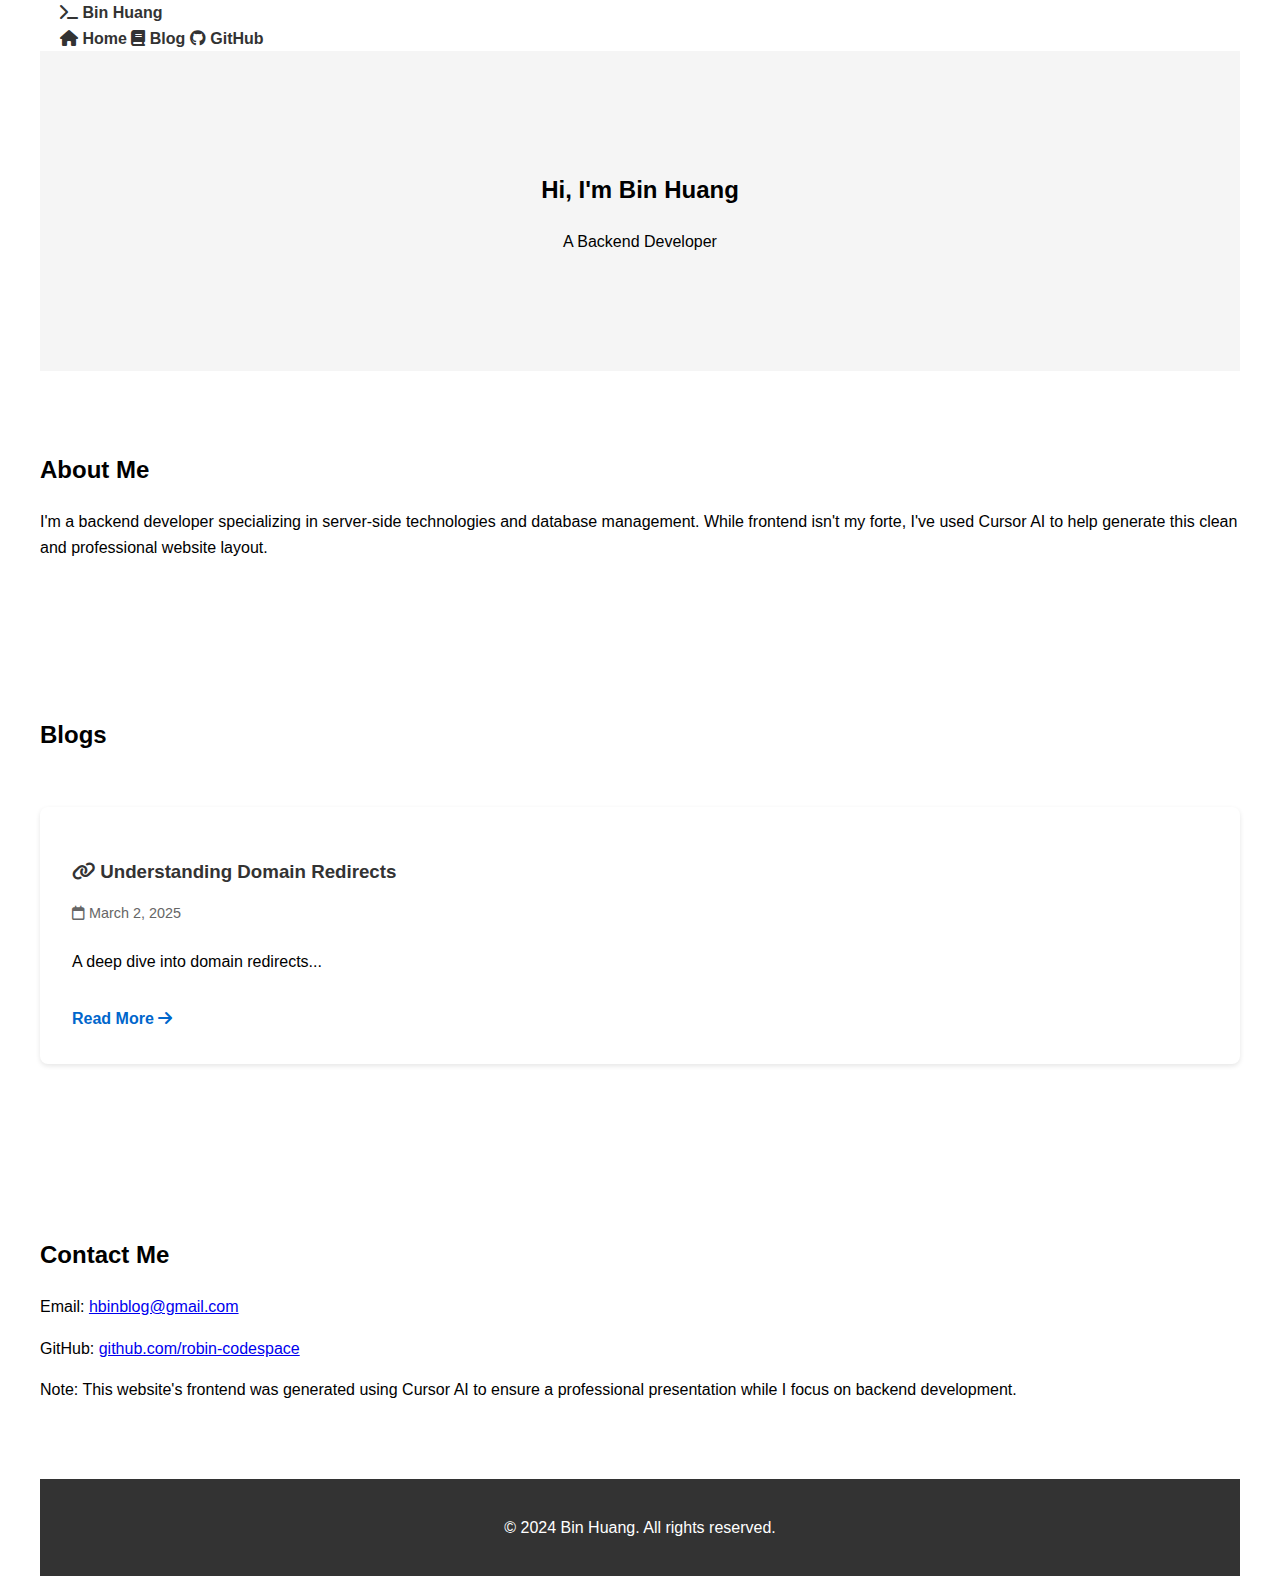
==== index.html @ 51a43b11 "add icons" ====
<!DOCTYPE html>
<html lang="en">
<head>
    <meta charset="UTF-8">
    <meta name="viewport" content="width=device-width, initial-scale=1.0">
    <title>Bin Huang - Backend Developer</title>
    <link rel="stylesheet" href="https://cdnjs.cloudflare.com/ajax/libs/font-awesome/6.5.1/css/all.min.css">
    <link rel="stylesheet" href="/assets/css/styles.css">
</head>
<body>
    <div class="container">
        <header>
            <nav>
                <div class="container">
                    <a href="/" class="logo">
                        <i class="fas fa-terminal"></i>
                        Bin Huang
                    </a>
                    <div class="nav-links">
                        <a href="/"><i class="fas fa-home"></i> Home</a>
                        <a href="/blogs"><i class="fas fa-book"></i> Blog</a>
                        <a href="https://github.com/robin-codespace" target="_blank">
                            <i class="fab fa-github"></i> GitHub
                        </a>
                    </div>
                </div>
            </nav>
        </header>

        <main>
            <section id="home" class="hero">
                <h2>Hi, I'm Bin Huang</h2>
                <p>A Backend Developer</p>
            </section>

            <section id="about">
                <h2>About Me</h2>
                <p>I'm a backend developer specializing in server-side technologies and database management. While frontend isn't my forte, I've used Cursor AI to help generate this clean and professional website layout.</p>
            </section>

            <section id="blogs">
                <h2>Blogs</h2>
                <div class="blog-grid">
                    <article class="blog-post">
                        <h3>
                            <i class="fas fa-link"></i>
                            <a href="/blogs/2025/03/fixing-github-pages-redirect.html">Understanding Domain Redirects</a>
                        </h3>
                        <p class="post-date">
                            <i class="far fa-calendar"></i>
                            March 2, 2025
                        </p>
                        <div class="post-content">
                            <p>A deep dive into domain redirects...</p>
                            <a href="/blogs/2025/03/fixing-github-pages-redirect.html" class="read-more">
                                Read More <i class="fas fa-arrow-right"></i>
                            </a>
                        </div>
                    </article>
                </div>
            </section>

            <section id="contact">
                <h2>Contact Me</h2>
                <p>Email: <a href="mailto:hbinblog@gmail.com">hbinblog@gmail.com</a></p>
                <p>GitHub: <a href="https://github.com/robin-codespace" target="_blank">github.com/robin-codespace</a></p>
                <p class="ai-disclosure">Note: This website's frontend was generated using Cursor AI to ensure a professional presentation while I focus on backend development.</p>
            </section>
        </main>

        <footer>
            <p>© 2024 Bin Huang. All rights reserved.</p>
        </footer>
    </div>
</body>
</html>

    <style>
        body {
            font-family: 'Arial', sans-serif;
            margin: 0;
            padding: 0;
            line-height: 1.6;
        }

        .container {
            max-width: 1200px;
            margin: 0 auto;
            padding: 0 20px;
        }

        nav ul {
            list-style: none;
            display: flex;
            justify-content: space-around;
            padding: 20px 0;
        }

        nav a {
            text-decoration: none;
            color: #333;
            font-weight: bold;
        }

        .hero {
            text-align: center;
            padding: 100px 0;
            background-color: #f5f5f5;
        }

        section {
            padding: 60px 0;
        }

        .project-grid {
            display: grid;
            grid-template-columns: repeat(auto-fit, minmax(300px, 1fr));
            gap: 20px;
            padding: 20px 0;
        }

        .project-card {
            background: #fff;
            padding: 20px;
            border-radius: 8px;
            box-shadow: 0 2px 5px rgba(0,0,0,0.1);
        }

        footer {
            text-align: center;
            padding: 20px 0;
            background-color: #333;
            color: white;
        }

        .blog-grid {
            display: grid;
            gap: 2rem;
            padding: 2rem 0;
        }

        .blog-post {
            background: #fff;
            padding: 2rem;
            border-radius: 8px;
            box-shadow: 0 2px 5px rgba(0,0,0,0.1);
        }

        .blog-post h3 {
            color: #333;
            margin-bottom: 0.5rem;
        }

        .post-date {
            color: #666;
            font-size: 0.9rem;
            margin-bottom: 1.5rem;
        }

        .post-content h4 {
            color: #444;
            margin: 1.5rem 0 1rem;
        }

        .post-content ul, 
        .post-content ol {
            margin-left: 1.5rem;
            margin-bottom: 1rem;
        }

        .post-content pre {
            background: #f5f5f5;
            padding: 1rem;
            border-radius: 4px;
            overflow-x: auto;
            font-family: monospace;
            margin: 1rem 0;
        }
    </style>
---- assets/css/styles.css ----
body {
    font-family: 'Arial', sans-serif;
    margin: 0;
    padding: 0;
    line-height: 1.6;
}

.container {
    max-width: 1200px;
    margin: 0 auto;
    padding: 0 20px;
}

nav ul {
    list-style: none;
    display: flex;
    justify-content: space-around;
    padding: 20px 0;
}

nav a {
    text-decoration: none;
    color: #333;
    font-weight: bold;
}

.hero {
    text-align: center;
    padding: 100px 0;
    background-color: #f5f5f5;
}

section {
    padding: 60px 0;
}

.project-grid {
    display: grid;
    grid-template-columns: repeat(auto-fit, minmax(300px, 1fr));
    gap: 20px;
    padding: 20px 0;
}

.project-card {
    background: #fff;
    padding: 20px;
    border-radius: 8px;
    box-shadow: 0 2px 5px rgba(0,0,0,0.1);
}

footer {
    text-align: center;
    padding: 20px 0;
    background-color: #333;
    color: white;
}

.blog-grid {
    display: grid;
    gap: 2rem;
    padding: 2rem 0;
}

.blog-post {
    background: #fff;
    padding: 2rem;
    border-radius: 8px;
    box-shadow: 0 2px 5px rgba(0,0,0,0.1);
}

.blog-post h3 {
    color: #333;
    margin-bottom: 0.5rem;
}

.post-date {
    color: #666;
    font-size: 0.9rem;
    margin-bottom: 1.5rem;
}

.post-content h4 {
    color: #444;
    margin: 1.5rem 0 1rem;
}

.post-content ul, 
.post-content ol {
    margin-left: 1.5rem;
    margin-bottom: 1rem;
}

.post-content pre {
    background: #f5f5f5;
    padding: 1rem;
    border-radius: 4px;
    overflow-x: auto;
    font-family: monospace;
    margin: 1rem 0;
}

.read-more {
    display: inline-block;
    margin-top: 1rem;
    color: #0066cc;
    text-decoration: none;
    font-weight: bold;
}

.read-more:hover {
    text-decoration: underline;
}

.blog-post h3 a {
    color: #333;
    text-decoration: none;
}

.blog-post h3 a:hover {
    color: #0066cc;
}

/* Diagram Styles */
.diagram {
    margin: 2rem 0;
    padding: 1rem;
    background: #f8f9fa;
    border-radius: 8px;
    overflow-x: auto;
}

.ascii-diagram {
    font-family: monospace;
    white-space: pre;
    margin: 1rem 0;
    line-height: 1.2;
}

.diagram h4 {
    margin-top: 0;
    color: #333;
    font-size: 1.1rem;
}
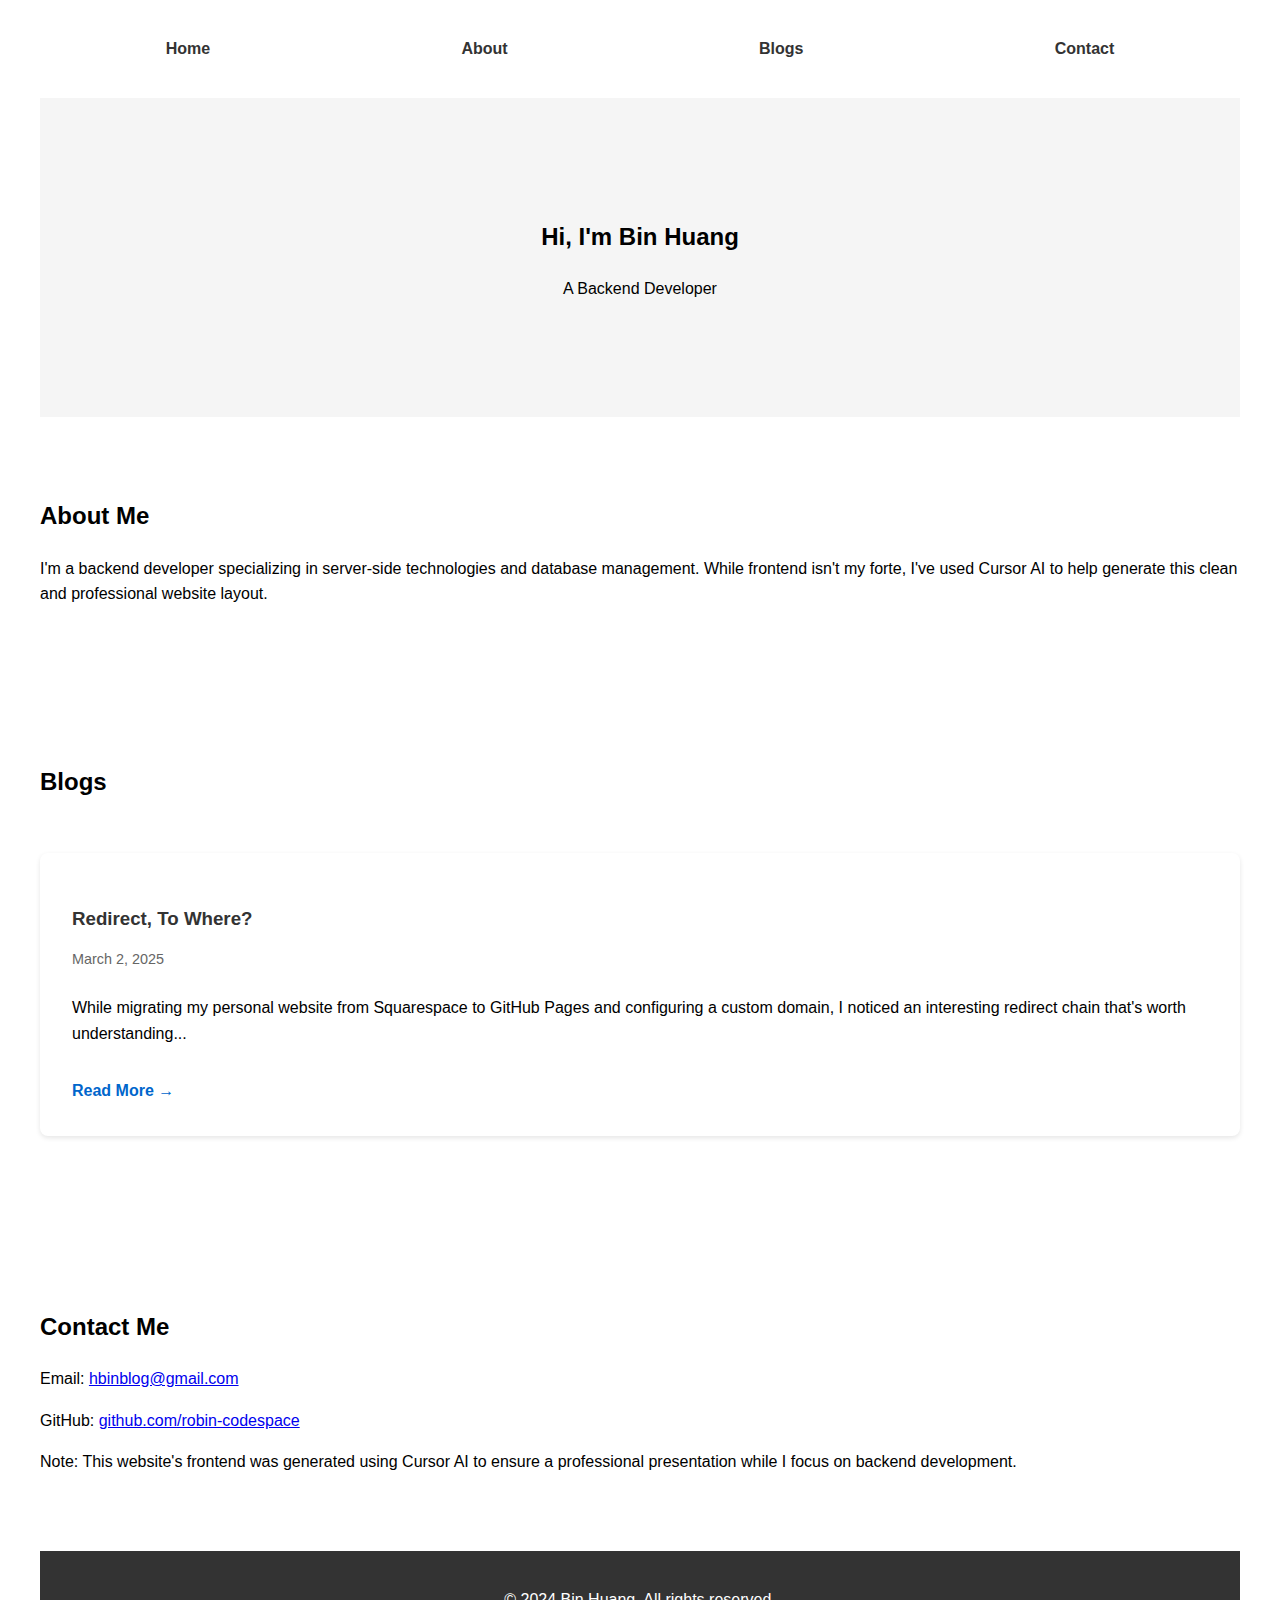
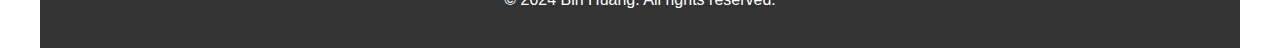
==== commit 8185331e: "Revert "add icons"" ====
--- a/index.html
+++ b/index.html
@@ -4,26 +4,18 @@
     <meta charset="UTF-8">
     <meta name="viewport" content="width=device-width, initial-scale=1.0">
     <title>Bin Huang - Backend Developer</title>
-    <link rel="stylesheet" href="https://cdnjs.cloudflare.com/ajax/libs/font-awesome/6.5.1/css/all.min.css">
-    <link rel="stylesheet" href="/assets/css/styles.css">
+    <link rel="stylesheet" href="/css/styles.css">
 </head>
 <body>
     <div class="container">
         <header>
             <nav>
-                <div class="container">
-                    <a href="/" class="logo">
-                        <i class="fas fa-terminal"></i>
-                        Bin Huang
-                    </a>
-                    <div class="nav-links">
-                        <a href="/"><i class="fas fa-home"></i> Home</a>
-                        <a href="/blogs"><i class="fas fa-book"></i> Blog</a>
-                        <a href="https://github.com/robin-codespace" target="_blank">
-                            <i class="fab fa-github"></i> GitHub
-                        </a>
-                    </div>
-                </div>
+                <ul>
+                    <li><a href="#home">Home</a></li>
+                    <li><a href="#about">About</a></li>
+                    <li><a href="#blogs">Blogs</a></li>
+                    <li><a href="#contact">Contact</a></li>
+                </ul>
             </nav>
         </header>
 
@@ -42,19 +34,11 @@
                 <h2>Blogs</h2>
                 <div class="blog-grid">
                     <article class="blog-post">
-                        <h3>
-                            <i class="fas fa-link"></i>
-                            <a href="/blogs/2025/03/fixing-github-pages-redirect.html">Understanding Domain Redirects</a>
-                        </h3>
-                        <p class="post-date">
-                            <i class="far fa-calendar"></i>
-                            March 2, 2025
-                        </p>
+                        <h3><a href="/blogs/2025/03/fixing-github-pages-redirect.html">Redirect, To Where?</a></h3>
+                        <p class="post-date">March 2, 2025</p>
                         <div class="post-content">
-                            <p>A deep dive into domain redirects...</p>
-                            <a href="/blogs/2025/03/fixing-github-pages-redirect.html" class="read-more">
-                                Read More <i class="fas fa-arrow-right"></i>
-                            </a>
+                            <p>While migrating my personal website from Squarespace to GitHub Pages and configuring a custom domain, I noticed an interesting redirect chain that's worth understanding...</p>
+                            <a href="/blogs/2025/03/fixing-github-pages-redirect.html" class="read-more">Read More →</a>
                         </div>
                     </article>
                 </div>
--- a/css/styles.css
+++ b/css/styles.css
@@ -0,0 +1,143 @@
+body {
+    font-family: 'Arial', sans-serif;
+    margin: 0;
+    padding: 0;
+    line-height: 1.6;
+}
+
+.container {
+    max-width: 1200px;
+    margin: 0 auto;
+    padding: 0 20px;
+}
+
+nav ul {
+    list-style: none;
+    display: flex;
+    justify-content: space-around;
+    padding: 20px 0;
+}
+
+nav a {
+    text-decoration: none;
+    color: #333;
+    font-weight: bold;
+}
+
+.hero {
+    text-align: center;
+    padding: 100px 0;
+    background-color: #f5f5f5;
+}
+
+section {
+    padding: 60px 0;
+}
+
+.project-grid {
+    display: grid;
+    grid-template-columns: repeat(auto-fit, minmax(300px, 1fr));
+    gap: 20px;
+    padding: 20px 0;
+}
+
+.project-card {
+    background: #fff;
+    padding: 20px;
+    border-radius: 8px;
+    box-shadow: 0 2px 5px rgba(0,0,0,0.1);
+}
+
+footer {
+    text-align: center;
+    padding: 20px 0;
+    background-color: #333;
+    color: white;
+}
+
+.blog-grid {
+    display: grid;
+    gap: 2rem;
+    padding: 2rem 0;
+}
+
+.blog-post {
+    background: #fff;
+    padding: 2rem;
+    border-radius: 8px;
+    box-shadow: 0 2px 5px rgba(0,0,0,0.1);
+}
+
+.blog-post h3 {
+    color: #333;
+    margin-bottom: 0.5rem;
+}
+
+.post-date {
+    color: #666;
+    font-size: 0.9rem;
+    margin-bottom: 1.5rem;
+}
+
+.post-content h4 {
+    color: #444;
+    margin: 1.5rem 0 1rem;
+}
+
+.post-content ul, 
+.post-content ol {
+    margin-left: 1.5rem;
+    margin-bottom: 1rem;
+}
+
+.post-content pre {
+    background: #f5f5f5;
+    padding: 1rem;
+    border-radius: 4px;
+    overflow-x: auto;
+    font-family: monospace;
+    margin: 1rem 0;
+}
+
+.read-more {
+    display: inline-block;
+    margin-top: 1rem;
+    color: #0066cc;
+    text-decoration: none;
+    font-weight: bold;
+}
+
+.read-more:hover {
+    text-decoration: underline;
+}
+
+.blog-post h3 a {
+    color: #333;
+    text-decoration: none;
+}
+
+.blog-post h3 a:hover {
+    color: #0066cc;
+}
+
+/* Diagram Styles */
+.diagram {
+    margin: 2rem 0;
+    padding: 1rem;
+    background: #f8f9fa;
+    border-radius: 8px;
+    overflow-x: auto;
+}
+
+.ascii-diagram {
+    font-family: monospace;
+    white-space: pre;
+    margin: 1rem 0;
+    line-height: 1.2;
+}
+
+.diagram h4 {
+    margin-top: 0;
+    color: #333;
+    font-size: 1.1rem;
+} 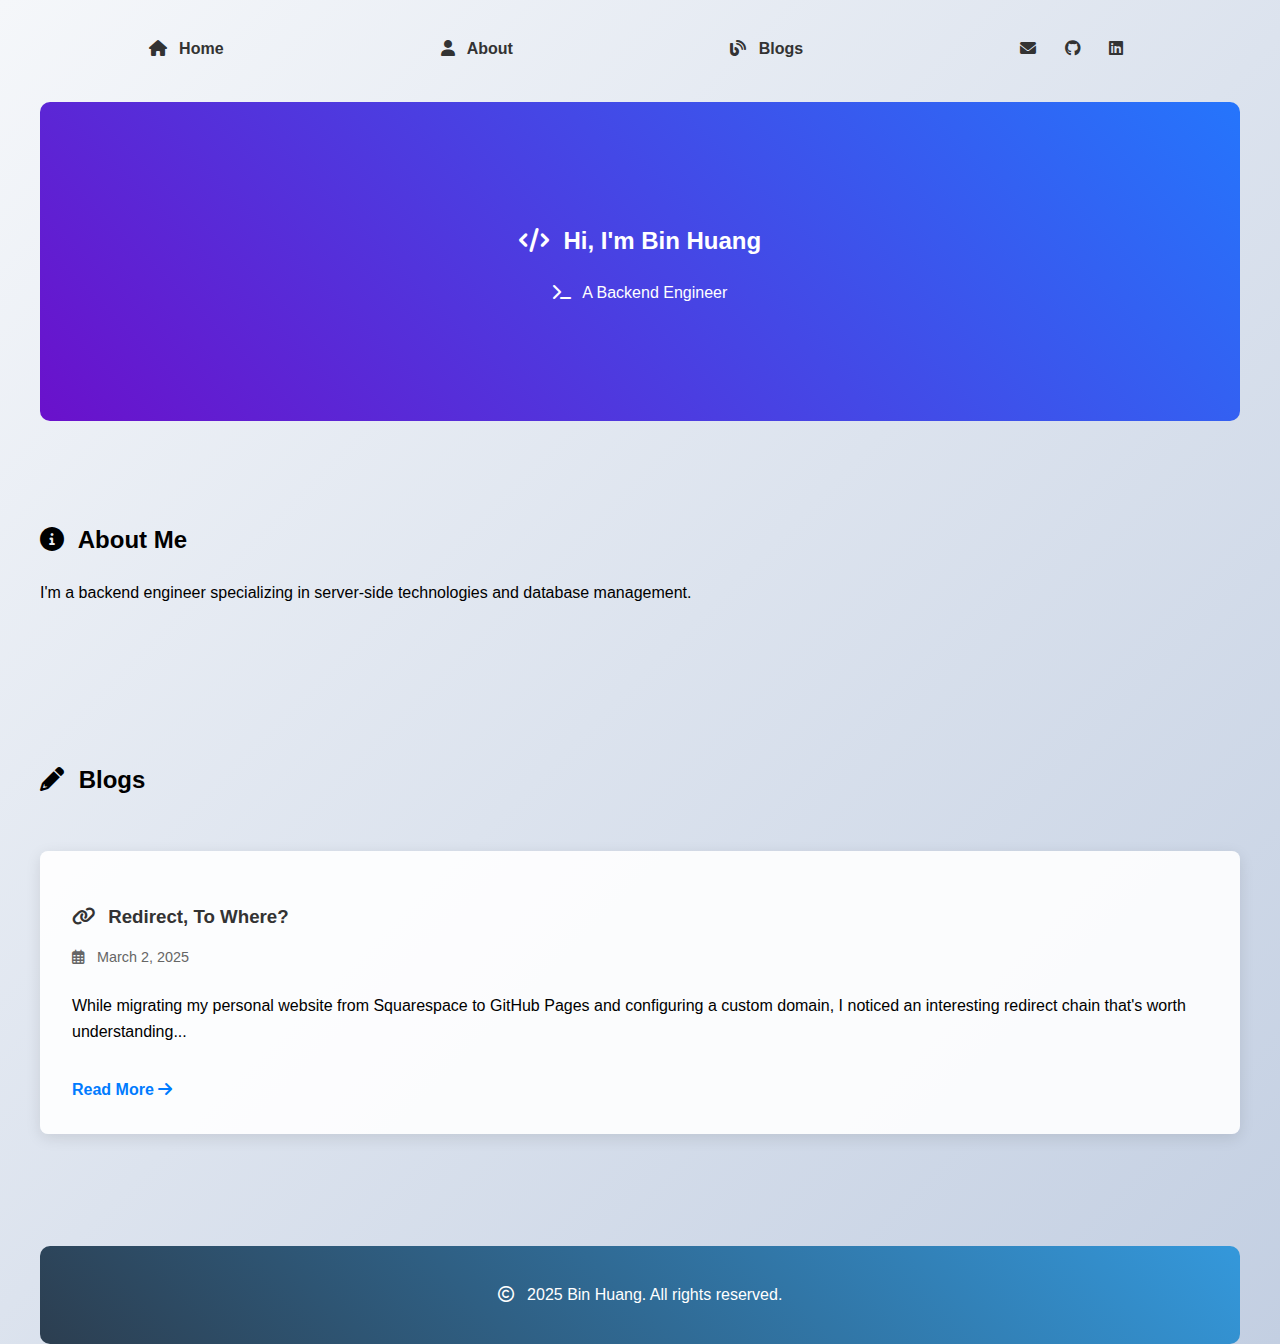
==== commit d53e1fd9: "add icons and make it colorful, remove contact me section" ====
--- a/index.html
+++ b/index.html
@@ -3,57 +3,55 @@
 <head>
     <meta charset="UTF-8">
     <meta name="viewport" content="width=device-width, initial-scale=1.0">
-    <title>Bin Huang - Backend Developer</title>
+    <title>Bin Huang - Backend Engineer</title>
     <link rel="stylesheet" href="/css/styles.css">
+    <link rel="stylesheet" href="https://cdnjs.cloudflare.com/ajax/libs/font-awesome/6.0.0/css/all.min.css">
 </head>
 <body>
     <div class="container">
         <header>
             <nav>
                 <ul>
-                    <li><a href="#home">Home</a></li>
-                    <li><a href="#about">About</a></li>
-                    <li><a href="#blogs">Blogs</a></li>
-                    <li><a href="#contact">Contact</a></li>
+                    <li><a href="#home"><i class="fas fa-home"></i> Home</a></li>
+                    <li><a href="#about"><i class="fas fa-user"></i> About</a></li>
+                    <li><a href="#blogs"><i class="fas fa-blog"></i> Blogs</a></li>
+                    <li>
+                        <a href="mailto:hbinblog@gmail.com"><i class="fas fa-envelope"></i></a>
+                        <a href="https://github.com/robin-codespace" target="_blank"><i class="fab fa-github"></i></a>
+                        <a href="https://www.linkedin.com/in/bin-huang-010642117/" target="_blank"><i class="fab fa-linkedin"></i></a>
+                    </li>
                 </ul>
             </nav>
         </header>
 
         <main>
             <section id="home" class="hero">
-                <h2>Hi, I'm Bin Huang</h2>
-                <p>A Backend Developer</p>
+                <h2><i class="fas fa-code"></i> Hi, I'm Bin Huang</h2>
+                <p><i class="fas fa-terminal"></i> A Backend Engineer</p>
             </section>
 
             <section id="about">
-                <h2>About Me</h2>
-                <p>I'm a backend developer specializing in server-side technologies and database management. While frontend isn't my forte, I've used Cursor AI to help generate this clean and professional website layout.</p>
+                <h2><i class="fas fa-info-circle"></i> About Me</h2>
+                <p>I'm a backend engineer specializing in server-side technologies and database management.</p>
             </section>
 
             <section id="blogs">
-                <h2>Blogs</h2>
+                <h2><i class="fas fa-pencil-alt"></i> Blogs</h2>
                 <div class="blog-grid">
                     <article class="blog-post">
-                        <h3><a href="/blogs/2025/03/fixing-github-pages-redirect.html">Redirect, To Where?</a></h3>
-                        <p class="post-date">March 2, 2025</p>
+                        <h3><a href="/blogs/2025/03/web-page-redirection.html"><i class="fas fa-link"></i> Redirect, To Where?</a></h3>
+                        <p class="post-date"><i class="far fa-calendar-alt"></i> March 2, 2025</p>
                         <div class="post-content">
                             <p>While migrating my personal website from Squarespace to GitHub Pages and configuring a custom domain, I noticed an interesting redirect chain that's worth understanding...</p>
-                            <a href="/blogs/2025/03/fixing-github-pages-redirect.html" class="read-more">Read More →</a>
+                            <a href="/blogs/2025/03/web-page-redirection.html" class="read-more">Read More <i class="fas fa-arrow-right"></i></a>
                         </div>
                     </article>
                 </div>
             </section>
-
-            <section id="contact">
-                <h2>Contact Me</h2>
-                <p>Email: <a href="mailto:hbinblog@gmail.com">hbinblog@gmail.com</a></p>
-                <p>GitHub: <a href="https://github.com/robin-codespace" target="_blank">github.com/robin-codespace</a></p>
-                <p class="ai-disclosure">Note: This website's frontend was generated using Cursor AI to ensure a professional presentation while I focus on backend development.</p>
-            </section>
         </main>
 
         <footer>
-            <p>© 2024 Bin Huang. All rights reserved.</p>
+            <p><i class="far fa-copyright"></i> 2025 Bin Huang. All rights reserved.</p>
         </footer>
     </div>
 </body>
@@ -65,6 +63,7 @@
             margin: 0;
             padding: 0;
             line-height: 1.6;
+            background: linear-gradient(135deg, #f5f7fa 0%, #c3cfe2 100%);
         }
 
         .container {
@@ -84,12 +83,21 @@
             text-decoration: none;
             color: #333;
             font-weight: bold;
+            transition: color 0.3s ease;
+            margin: 0 8px;
+        }
+
+        nav a:hover {
+            color: #007bff;
         }
 
         .hero {
             text-align: center;
             padding: 100px 0;
-            background-color: #f5f5f5;
+            background: linear-gradient(45deg, #6a11cb 0%, #2575fc 100%);
+            color: white;
+            border-radius: 10px;
+            margin: 20px 0;
         }
 
         section {
@@ -113,8 +121,10 @@
         footer {
             text-align: center;
             padding: 20px 0;
-            background-color: #333;
+            background: linear-gradient(45deg, #2c3e50 0%, #3498db 100%);
             color: white;
+            border-radius: 10px;
+            margin-top: 20px;
         }
 
         .blog-grid {
@@ -124,10 +134,15 @@
         }
 
         .blog-post {
-            background: #fff;
+            background: rgba(255, 255, 255, 0.9);
             padding: 2rem;
             border-radius: 8px;
-            box-shadow: 0 2px 5px rgba(0,0,0,0.1);
+            box-shadow: 0 4px 15px rgba(0,0,0,0.1);
+            transition: transform 0.3s ease;
+        }
+
+        .blog-post:hover {
+            transform: translateY(-5px);
         }
 
         .blog-post h3 {
@@ -160,5 +175,20 @@
             font-family: monospace;
             margin: 1rem 0;
         }
+
+        .fas, .fab, .far {
+            margin-right: 8px;
+        }
+
+        .read-more {
+            color: #007bff;
+            text-decoration: none;
+            font-weight: bold;
+            transition: color 0.3s ease;
+        }
+
+        .read-more:hover {
+            color: #0056b3;
+        }
     </style>
 
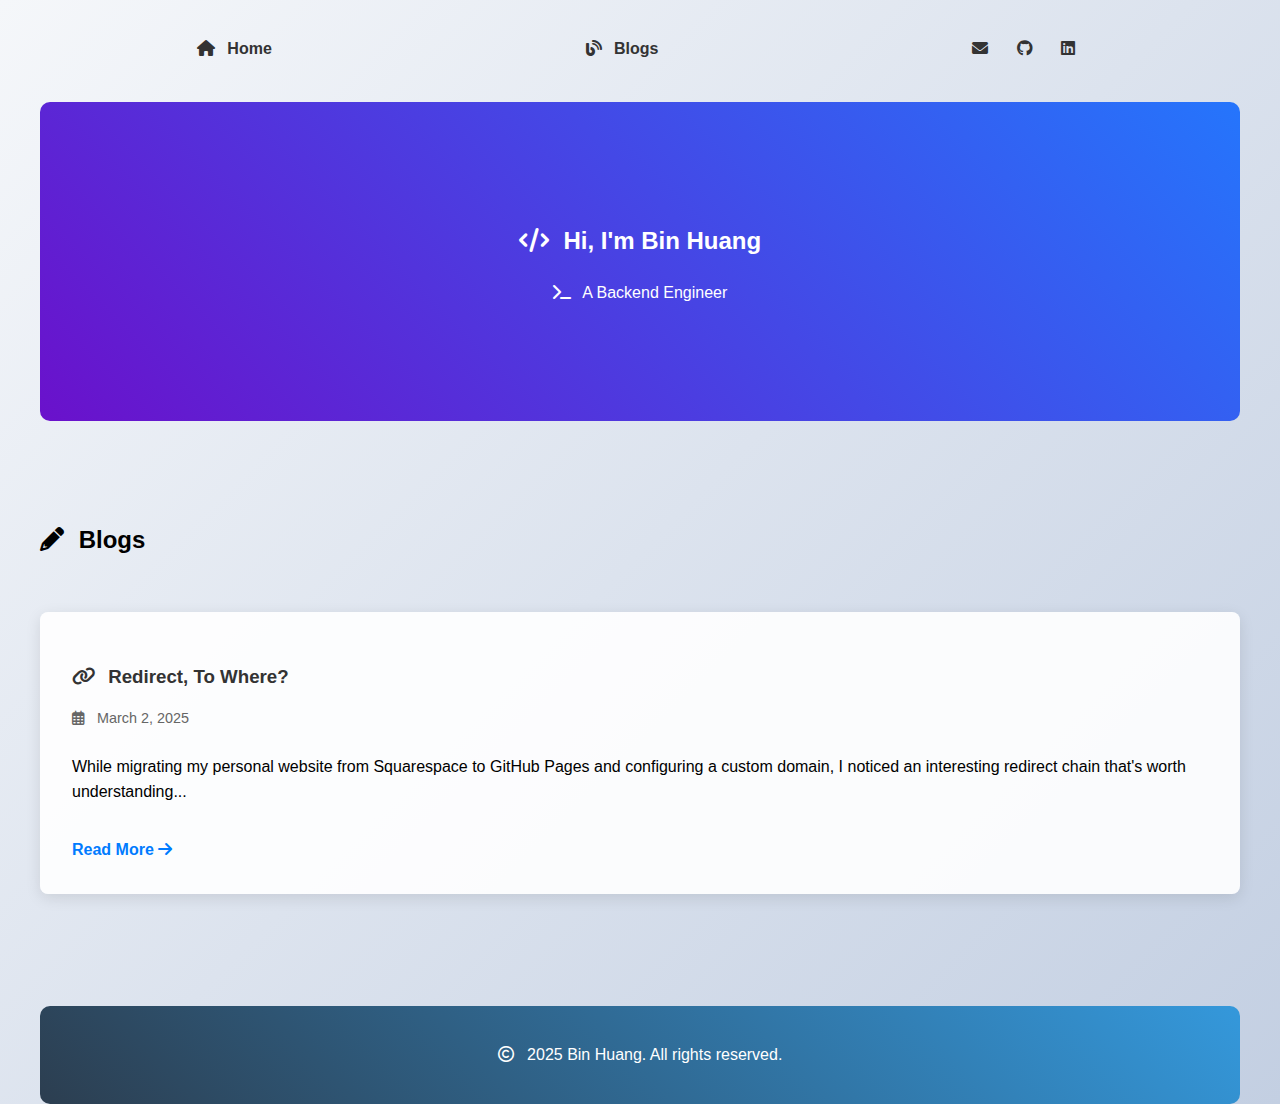
==== commit 0abb72d2: "remove about me section" ====
--- a/index.html
+++ b/index.html
@@ -13,7 +13,6 @@
             <nav>
                 <ul>
                     <li><a href="#home"><i class="fas fa-home"></i> Home</a></li>
-                    <li><a href="#about"><i class="fas fa-user"></i> About</a></li>
                     <li><a href="#blogs"><i class="fas fa-blog"></i> Blogs</a></li>
                     <li>
                         <a href="mailto:hbinblog@gmail.com"><i class="fas fa-envelope"></i></a>
@@ -28,11 +27,6 @@
             <section id="home" class="hero">
                 <h2><i class="fas fa-code"></i> Hi, I'm Bin Huang</h2>
                 <p><i class="fas fa-terminal"></i> A Backend Engineer</p>
-            </section>
-
-            <section id="about">
-                <h2><i class="fas fa-info-circle"></i> About Me</h2>
-                <p>I'm a backend engineer specializing in server-side technologies and database management.</p>
             </section>
 
             <section id="blogs">
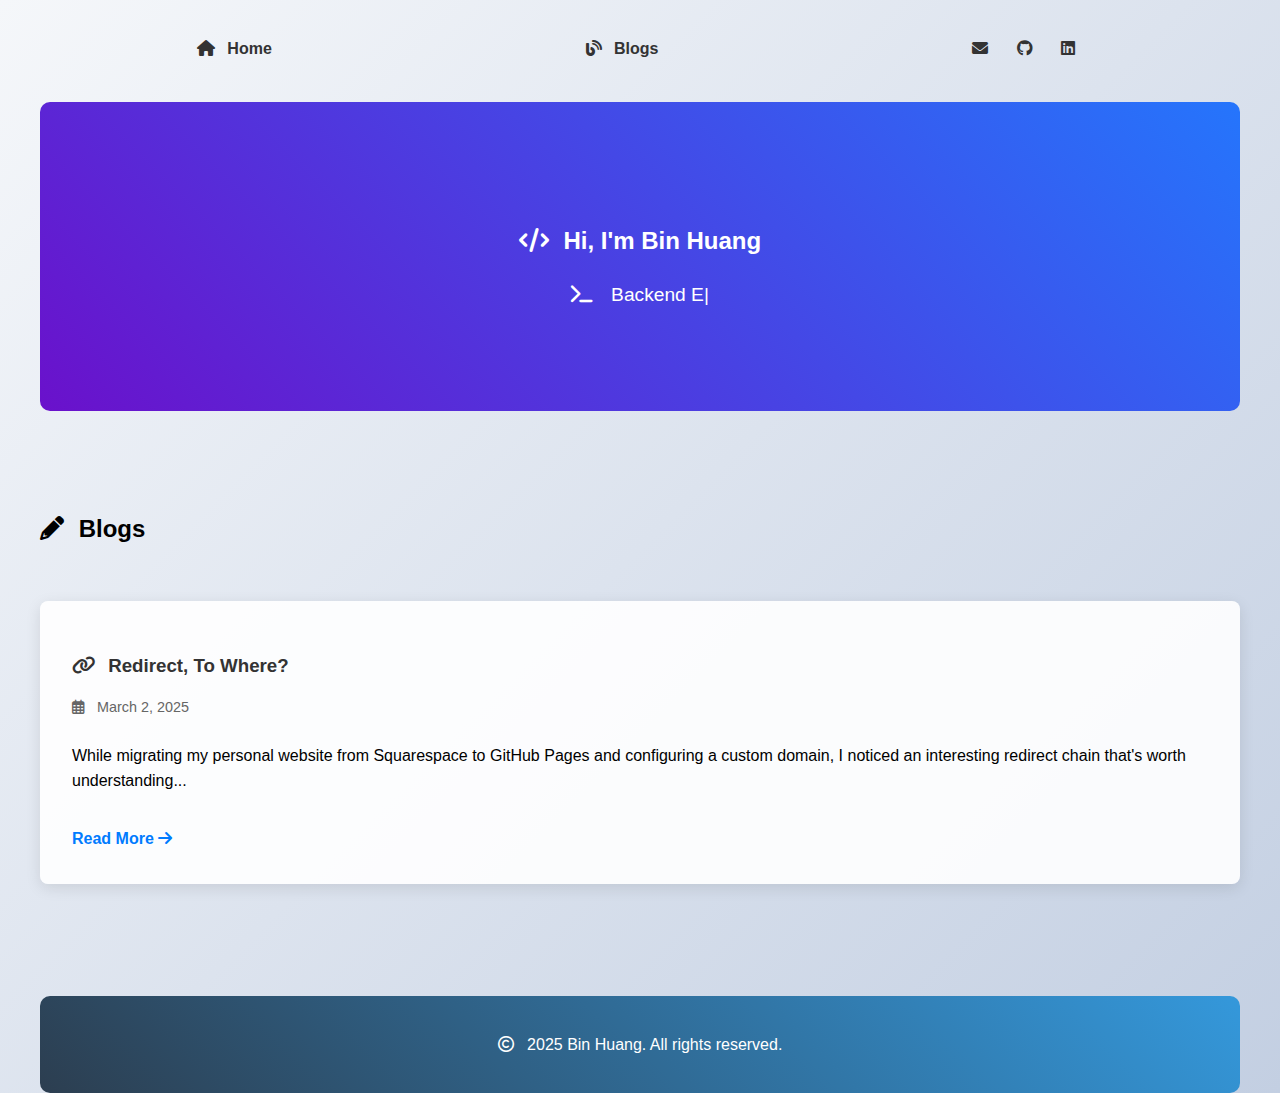
==== commit c662204c: "add typing effect" ====
--- a/index.html
+++ b/index.html
@@ -25,8 +25,65 @@
 
         <main>
             <section id="home" class="hero">
-                <h2><i class="fas fa-code"></i> Hi, I'm Bin Huang</h2>
-                <p><i class="fas fa-terminal"></i> A Backend Engineer</p>
+                <div class="typing-container">
+                    <h2><i class="fas fa-code"></i> Hi, I'm Bin Huang</h2>
+                    <div class="typing-effect">
+                        <span class="prefix"><i class="fas fa-terminal"></i></span>
+                        <span class="text" data-text='["Backend Engineer", "Problem Solver", "Basketball Fan", "Sports Enthusiast"]'></span>
+                        <span class="cursor">|</span>
+                    </div>
+                </div>
+                <style>
+                    .typing-container {
+                        text-align: center;
+                    }
+                    .typing-effect {
+                        display: inline-flex;
+                        align-items: center;
+                        font-size: 1.2em;
+                    }
+                    .prefix {
+                        margin-right: 10px;
+                    }
+                    .cursor {
+                        animation: blink 1s infinite;
+                    }
+                    @keyframes blink {
+                        0%, 100% { opacity: 1; }
+                        50% { opacity: 0; }
+                    }
+                </style>
+                <script>
+                    const textElement = document.querySelector('.text');
+                    const texts = JSON.parse(textElement.dataset.text);
+                    let textIndex = 0;
+                    let charIndex = 0;
+                    let isDeleting = false;
+
+                    function type() {
+                        const currentText = texts[textIndex];
+                        if (isDeleting) {
+                            textElement.textContent = currentText.substring(0, charIndex-1);
+                            charIndex--;
+                        } else {
+                            textElement.textContent = currentText.substring(0, charIndex+1);
+                            charIndex++;
+                        }
+
+                        if (!isDeleting && charIndex === currentText.length) {
+                            isDeleting = true;
+                            setTimeout(type, 1000); // Reduced from 2000 to 1000
+                        } else if (isDeleting && charIndex === 0) {
+                            isDeleting = false;
+                            textIndex = (textIndex + 1) % texts.length;
+                            setTimeout(type, 200); // Reduced from 500 to 200
+                        } else {
+                            setTimeout(type, isDeleting ? 50 : 100); // Reduced from 100/200 to 50/100
+                        }
+                    }
+
+                    type();
+                </script>
             </section>
 
             <section id="blogs">
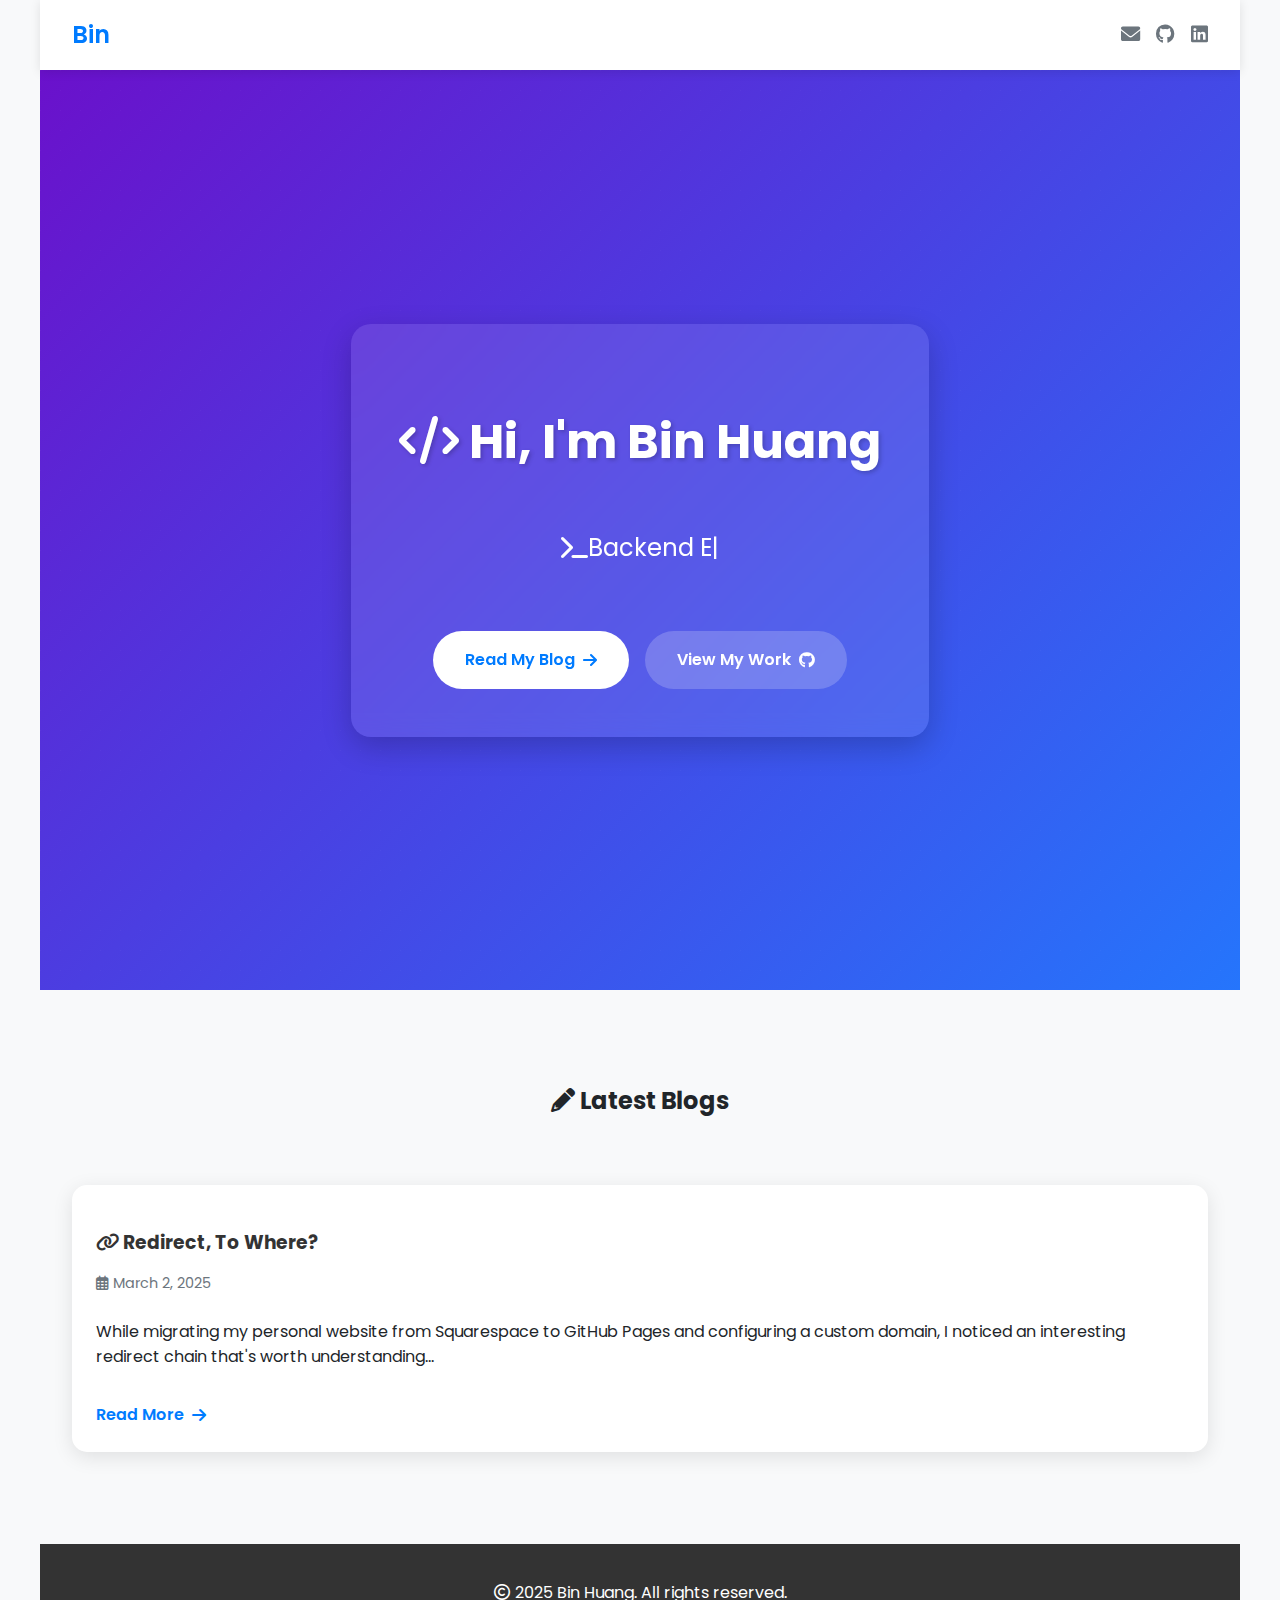
==== commit 45805c85: "website style update" ====
--- a/index.html
+++ b/index.html
@@ -6,88 +6,46 @@
     <title>Bin Huang - Backend Engineer</title>
     <link rel="stylesheet" href="/css/styles.css">
     <link rel="stylesheet" href="https://cdnjs.cloudflare.com/ajax/libs/font-awesome/6.0.0/css/all.min.css">
+    <link href="https://fonts.googleapis.com/css2?family=Poppins:wght@300;400;600&family=Source+Code+Pro:wght@600&display=swap" rel="stylesheet">
 </head>
 <body>
     <div class="container">
-        <header>
+        <header class="header-sticky">
             <nav>
-                <ul>
-                    <li><a href="#home"><i class="fas fa-home"></i> Home</a></li>
-                    <li><a href="#blogs"><i class="fas fa-blog"></i> Blogs</a></li>
-                    <li>
-                        <a href="mailto:hbinblog@gmail.com"><i class="fas fa-envelope"></i></a>
-                        <a href="https://github.com/robin-codespace" target="_blank"><i class="fab fa-github"></i></a>
-                        <a href="https://www.linkedin.com/in/bin-huang-010642117/" target="_blank"><i class="fab fa-linkedin"></i></a>
-                    </li>
-                </ul>
+                <div class="nav-container">
+                    <div class="nav-brand">
+                        <a href="#home" class="binary-logo">
+                            <span class="binary">01000010</span>
+                            <span class="name">Bin</span>
+                        </a>
+                    </div>
+                    <div class="social-links">
+                        <a href="mailto:hbinblog@gmail.com" class="social-icon"><i class="fas fa-envelope"></i></a>
+                        <a href="https://github.com/robin-codespace" target="_blank" class="social-icon"><i class="fab fa-github"></i></a>
+                        <a href="https://www.linkedin.com/in/bin-huang-010642117/" target="_blank" class="social-icon"><i class="fab fa-linkedin"></i></a>
+                    </div>
+                </div>
             </nav>
         </header>
 
         <main>
             <section id="home" class="hero">
                 <div class="typing-container">
-                    <h2><i class="fas fa-code"></i> Hi, I'm Bin Huang</h2>
+                    <h1 class="hero-title"><i class="fas fa-code"></i> Hi, I'm Bin Huang</h1>
                     <div class="typing-effect">
                         <span class="prefix"><i class="fas fa-terminal"></i></span>
                         <span class="text" data-text='["Backend Engineer", "Problem Solver", "Basketball Fan", "Sports Enthusiast"]'></span>
                         <span class="cursor">|</span>
                     </div>
+                    <div class="hero-cta">
+                        <a href="#blogs" class="cta-button">Read My Blog <i class="fas fa-arrow-right"></i></a>
+                        <a href="https://github.com/robin-codespace" class="cta-button secondary">View My Work <i class="fab fa-github"></i></a>
+                    </div>
                 </div>
-                <style>
-                    .typing-container {
-                        text-align: center;
-                    }
-                    .typing-effect {
-                        display: inline-flex;
-                        align-items: center;
-                        font-size: 1.2em;
-                    }
-                    .prefix {
-                        margin-right: 10px;
-                    }
-                    .cursor {
-                        animation: blink 1s infinite;
-                    }
-                    @keyframes blink {
-                        0%, 100% { opacity: 1; }
-                        50% { opacity: 0; }
-                    }
-                </style>
-                <script>
-                    const textElement = document.querySelector('.text');
-                    const texts = JSON.parse(textElement.dataset.text);
-                    let textIndex = 0;
-                    let charIndex = 0;
-                    let isDeleting = false;
-
-                    function type() {
-                        const currentText = texts[textIndex];
-                        if (isDeleting) {
-                            textElement.textContent = currentText.substring(0, charIndex-1);
-                            charIndex--;
-                        } else {
-                            textElement.textContent = currentText.substring(0, charIndex+1);
-                            charIndex++;
-                        }
-
-                        if (!isDeleting && charIndex === currentText.length) {
-                            isDeleting = true;
-                            setTimeout(type, 1000); // Reduced from 2000 to 1000
-                        } else if (isDeleting && charIndex === 0) {
-                            isDeleting = false;
-                            textIndex = (textIndex + 1) % texts.length;
-                            setTimeout(type, 200); // Reduced from 500 to 200
-                        } else {
-                            setTimeout(type, isDeleting ? 50 : 100); // Reduced from 100/200 to 50/100
-                        }
-                    }
-
-                    type();
-                </script>
             </section>
 
-            <section id="blogs">
-                <h2><i class="fas fa-pencil-alt"></i> Blogs</h2>
+            <section id="blogs" class="section-blogs">
+                <h2 class="section-title"><i class="fas fa-pencil-alt"></i> Latest Blogs</h2>
                 <div class="blog-grid">
                     <article class="blog-post">
                         <h3><a href="/blogs/2025/03/web-page-redirection.html"><i class="fas fa-link"></i> Redirect, To Where?</a></h3>
@@ -105,141 +63,290 @@
             <p><i class="far fa-copyright"></i> 2025 Bin Huang. All rights reserved.</p>
         </footer>
     </div>
-</body>
-</html>
 
     <style>
+        :root {
+            --primary-color: #007bff;
+            --secondary-color: #6c757d;
+            --accent-color: #17a2b8;
+            --background-color: #f8f9fa;
+            --text-color: #212529;
+            --binary-color: #00ff00;
+        }
+
         body {
-            font-family: 'Arial', sans-serif;
+            font-family: 'Poppins', sans-serif;
             margin: 0;
             padding: 0;
             line-height: 1.6;
-            background: linear-gradient(135deg, #f5f7fa 0%, #c3cfe2 100%);
-        }
-
-        .container {
+            background: var(--background-color);
+            color: var(--text-color);
+        }
+
+        .header-sticky {
+            position: sticky;
+            top: 0;
+            background: rgba(255, 255, 255, 0.95);
+            backdrop-filter: blur(10px);
+            box-shadow: 0 2px 10px rgba(0,0,0,0.1);
+            z-index: 1000;
+            padding: 1rem 2rem;
+        }
+
+        .nav-container {
             max-width: 1200px;
             margin: 0 auto;
-            padding: 0 20px;
-        }
-
-        nav ul {
-            list-style: none;
-            display: flex;
-            justify-content: space-around;
-            padding: 20px 0;
-        }
-
-        nav a {
+            display: flex;
+            justify-content: space-between;
+            align-items: center;
+        }
+
+        .binary-logo {
+            display: flex;
+            align-items: center;
+            gap: 0.5rem;
             text-decoration: none;
-            color: #333;
-            font-weight: bold;
-            transition: color 0.3s ease;
-            margin: 0 8px;
-        }
-
-        nav a:hover {
-            color: #007bff;
+            position: relative;
+        }
+
+        .binary {
+            font-family: 'Source Code Pro', monospace;
+            font-size: 0.8em;
+            color: var(--secondary-color);
+            opacity: 0;
+            position: absolute;
+            left: 0;
+            transform: translateX(-100%);
+            transition: all 0.3s ease;
+        }
+
+        .name {
+            font-size: 1.5em;
+            font-weight: 600;
+            color: var(--primary-color);
+            position: relative;
+        }
+
+        .binary-logo:hover .binary {
+            opacity: 1;
+            transform: translateX(-110%);
+        }
+
+        .name::after {
+            content: '';
+            position: absolute;
+            bottom: -2px;
+            left: 0;
+            width: 100%;
+            height: 2px;
+            background: linear-gradient(90deg, var(--binary-color), var(--primary-color));
+            transform: scaleX(0);
+            transform-origin: right;
+            transition: transform 0.3s ease;
+        }
+
+        .binary-logo:hover .name::after {
+            transform: scaleX(1);
+            transform-origin: left;
+        }
+
+        .social-links {
+            display: flex;
+            gap: 1rem;
+        }
+
+        .social-icon {
+            font-size: 1.2em;
+            color: var(--secondary-color);
+            transition: all 0.3s ease;
+        }
+
+        .social-icon:hover {
+            transform: translateY(-3px);
+            color: var(--primary-color);
         }
 
         .hero {
+            min-height: 80vh;
+            display: flex;
+            align-items: center;
+            justify-content: center;
+            background: linear-gradient(135deg, #6a11cb 0%, #2575fc 100%);
+            position: relative;
+            overflow: hidden;
+            color: #fff;
+        }
+
+        .hero::before {
+            content: '';
+            position: absolute;
+            top: 0;
+            left: 0;
+            right: 0;
+            bottom: 0;
+            background: url('data:image/svg+xml,<svg width="20" height="20" viewBox="0 0 20 20" xmlns="http://www.w3.org/2000/svg"><rect width="1" height="1" fill="rgba(255,255,255,0.1)"/></svg>');
+            opacity: 0.3;
+        }
+
+        .hero-title {
+            font-size: 3em;
+            margin-bottom: 1rem;
+            text-shadow: 2px 2px 4px rgba(0,0,0,0.2);
+        }
+
+        .typing-container {
             text-align: center;
-            padding: 100px 0;
-            background: linear-gradient(45deg, #6a11cb 0%, #2575fc 100%);
-            color: white;
-            border-radius: 10px;
-            margin: 20px 0;
-        }
-
-        section {
-            padding: 60px 0;
-        }
-
-        .project-grid {
+            background: rgba(255, 255, 255, 0.1);
+            padding: 3rem;
+            border-radius: 20px;
+            backdrop-filter: blur(10px);
+            box-shadow: 0 10px 30px rgba(0,0,0,0.2);
+        }
+
+        .typing-effect {
+            display: inline-flex;
+            align-items: center;
+            font-size: 1.5em;
+            margin: 2rem 0;
+        }
+
+        .hero-cta {
+            margin-top: 2rem;
+            display: flex;
+            gap: 1rem;
+            justify-content: center;
+        }
+
+        .cta-button {
+            padding: 1rem 2rem;
+            border-radius: 30px;
+            text-decoration: none;
+            font-weight: 600;
+            transition: all 0.3s ease;
+            display: inline-flex;
+            align-items: center;
+            gap: 0.5rem;
+        }
+
+        .cta-button:not(.secondary) {
+            background: #fff;
+            color: var(--primary-color);
+        }
+
+        .cta-button.secondary {
+            background: rgba(255, 255, 255, 0.2);
+            color: #fff;
+        }
+
+        .cta-button:hover {
+            transform: translateY(-3px);
+            box-shadow: 0 5px 15px rgba(0,0,0,0.2);
+        }
+
+        .blog-grid {
             display: grid;
             grid-template-columns: repeat(auto-fit, minmax(300px, 1fr));
-            gap: 20px;
-            padding: 20px 0;
-        }
-
-        .project-card {
+            gap: 2rem;
+            padding: 2rem;
+        }
+
+        .blog-post {
             background: #fff;
-            padding: 20px;
-            border-radius: 8px;
-            box-shadow: 0 2px 5px rgba(0,0,0,0.1);
-        }
-
-        footer {
-            text-align: center;
-            padding: 20px 0;
-            background: linear-gradient(45deg, #2c3e50 0%, #3498db 100%);
-            color: white;
-            border-radius: 10px;
-            margin-top: 20px;
-        }
-
-        .blog-grid {
-            display: grid;
-            gap: 2rem;
-            padding: 2rem 0;
-        }
-
-        .blog-post {
-            background: rgba(255, 255, 255, 0.9);
-            padding: 2rem;
-            border-radius: 8px;
-            box-shadow: 0 4px 15px rgba(0,0,0,0.1);
-            transition: transform 0.3s ease;
+            border-radius: 15px;
+            overflow: hidden;
+            box-shadow: 0 5px 20px rgba(0,0,0,0.1);
+            transition: all 0.3s ease;
+            padding: 1.5rem;
         }
 
         .blog-post:hover {
             transform: translateY(-5px);
-        }
-
-        .blog-post h3 {
-            color: #333;
-            margin-bottom: 0.5rem;
+            box-shadow: 0 8px 25px rgba(0,0,0,0.15);
+        }
+
+        .section-title {
+            text-align: center;
+            margin: 2rem 0;
+            color: var(--text-color);
         }
 
         .post-date {
-            color: #666;
-            font-size: 0.9rem;
-            margin-bottom: 1.5rem;
-        }
-
-        .post-content h4 {
-            color: #444;
-            margin: 1.5rem 0 1rem;
-        }
-
-        .post-content ul, 
-        .post-content ol {
-            margin-left: 1.5rem;
-            margin-bottom: 1rem;
-        }
-
-        .post-content pre {
-            background: #f5f5f5;
-            padding: 1rem;
-            border-radius: 4px;
-            overflow-x: auto;
-            font-family: monospace;
-            margin: 1rem 0;
-        }
-
-        .fas, .fab, .far {
-            margin-right: 8px;
+            color: var(--secondary-color);
+            font-size: 0.9em;
         }
 
         .read-more {
-            color: #007bff;
+            display: inline-flex;
+            align-items: center;
+            gap: 0.5rem;
+            color: var(--primary-color);
             text-decoration: none;
-            font-weight: bold;
-            transition: color 0.3s ease;
-        }
-
-        .read-more:hover {
-            color: #0056b3;
+            font-weight: 600;
+            margin-top: 1rem;
+        }
+
+        @media (max-width: 768px) {
+            .binary {
+                display: none;
+            }
+            
+            .hero-title {
+                font-size: 2em;
+            }
+            
+            .typing-effect {
+                font-size: 1.2em;
+            }
+
+            .hero-cta {
+                flex-direction: column;
+            }
+
+            .social-links {
+                margin-top: 1rem;
+            }
         }
     </style>
 
+    <script>
+        const textElement = document.querySelector('.text');
+        const texts = JSON.parse(textElement.dataset.text);
+        let textIndex = 0;
+        let charIndex = 0;
+        let isDeleting = false;
+
+        function type() {
+            const currentText = texts[textIndex];
+            if (isDeleting) {
+                textElement.textContent = currentText.substring(0, charIndex-1);
+                charIndex--;
+            } else {
+                textElement.textContent = currentText.substring(0, charIndex+1);
+                charIndex++;
+            }
+
+            if (!isDeleting && charIndex === currentText.length) {
+                isDeleting = true;
+                setTimeout(type, 1000);
+            } else if (isDeleting && charIndex === 0) {
+                isDeleting = false;
+                textIndex = (textIndex + 1) % texts.length;
+                setTimeout(type, 200);
+            } else {
+                setTimeout(type, isDeleting ? 50 : 100);
+            }
+        }
+
+        type();
+
+        document.querySelectorAll('a[href^="#"]').forEach(anchor => {
+            anchor.addEventListener('click', function (e) {
+                e.preventDefault();
+                document.querySelector(this.getAttribute('href')).scrollIntoView({
+                    behavior: 'smooth'
+                });
+            });
+        });
+    </script>
+</body>
+</html>
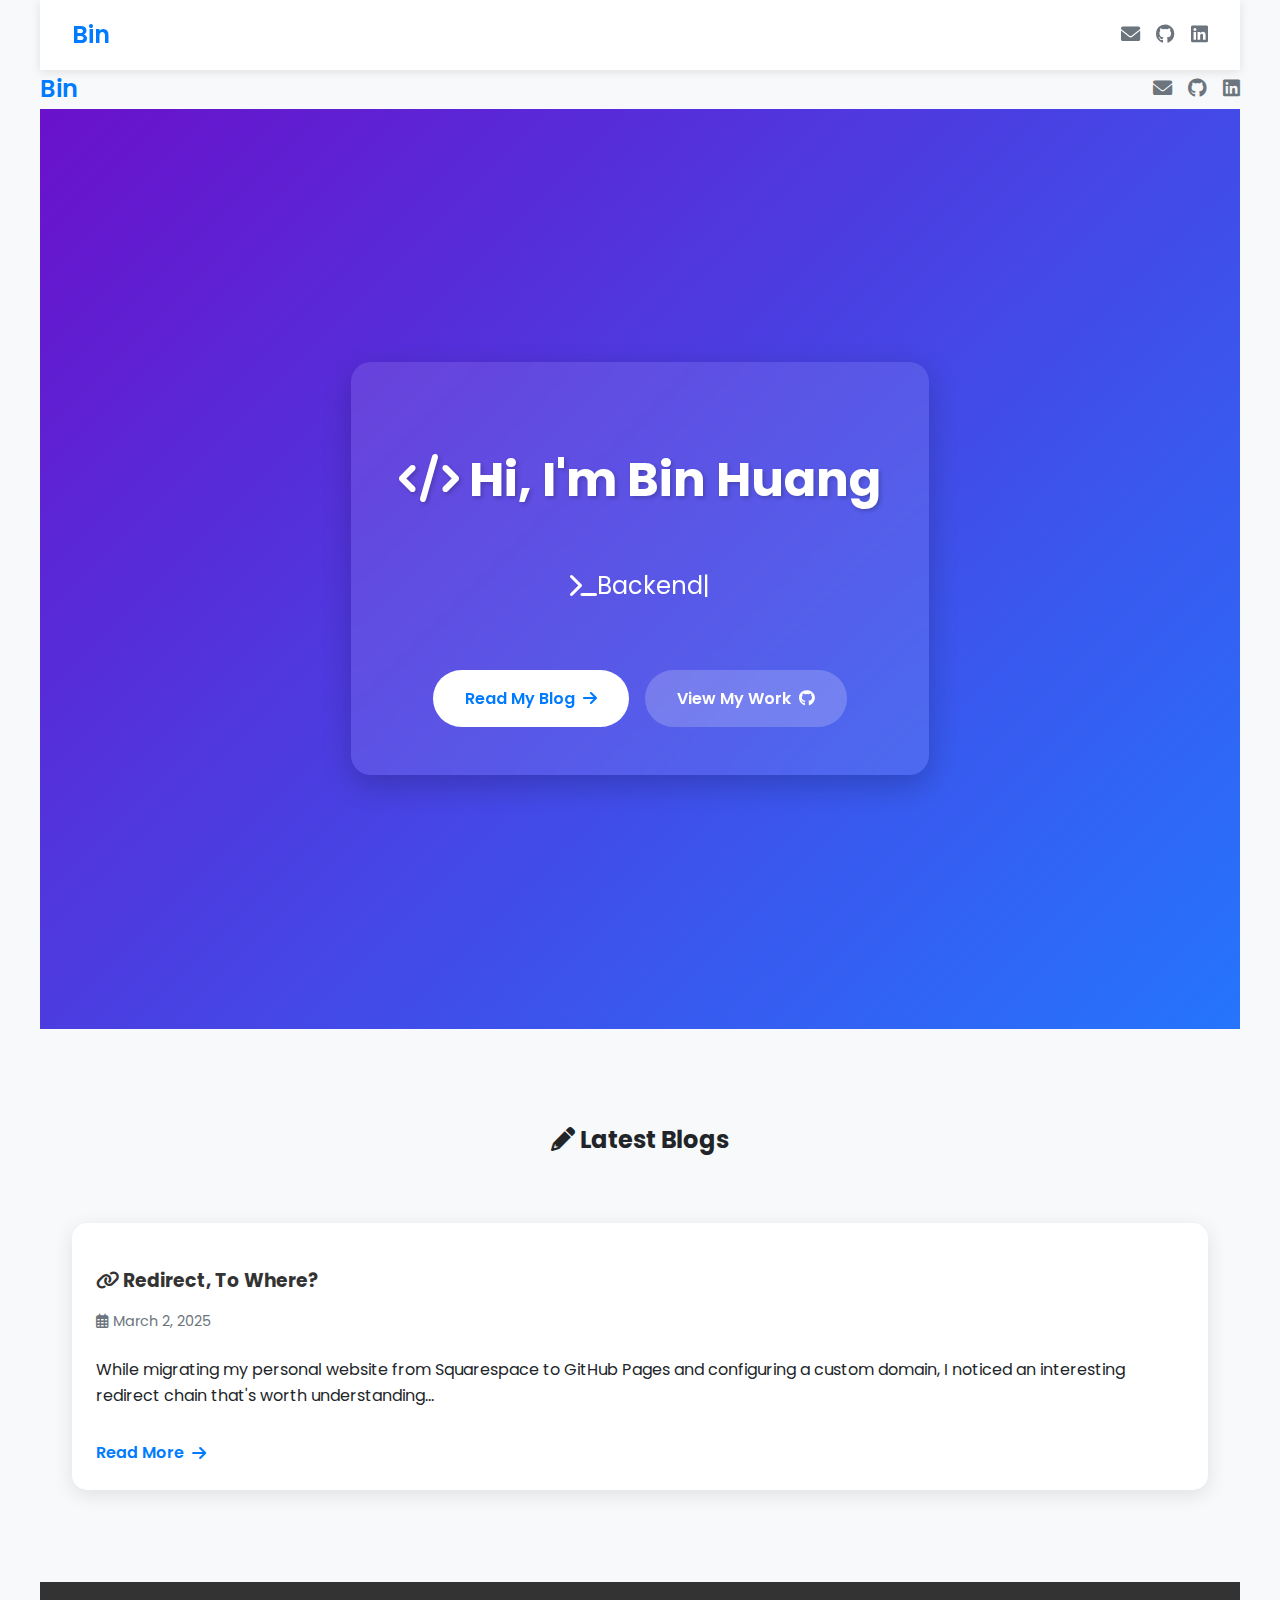
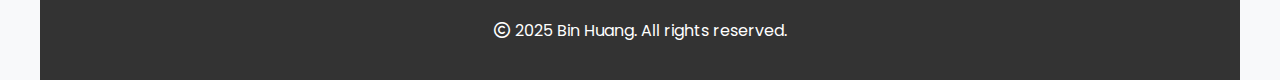
==== commit c04cb409: "re-structure" ====
--- a/index.html
+++ b/index.html
@@ -1,16 +1,12 @@
 <!DOCTYPE html>
 <html lang="en">
 <head>
-    <meta charset="UTF-8">
-    <meta name="viewport" content="width=device-width, initial-scale=1.0">
+    <script src="/assets/js/loadComponents.js"></script>
     <title>Bin Huang - Backend Engineer</title>
-    <link rel="stylesheet" href="/css/styles.css">
-    <link rel="stylesheet" href="https://cdnjs.cloudflare.com/ajax/libs/font-awesome/6.0.0/css/all.min.css">
-    <link href="https://fonts.googleapis.com/css2?family=Poppins:wght@300;400;600&family=Source+Code+Pro:wght@600&display=swap" rel="stylesheet">
 </head>
 <body>
     <div class="container">
-        <header class="header-sticky">
+        <div id="nav-placeholder"></div>
             <nav>
                 <div class="nav-container">
                     <div class="nav-brand">
@@ -26,7 +22,7 @@
                     </div>
                 </div>
             </nav>
-        </header>
+        
 
         <main>
             <section id="home" class="hero">
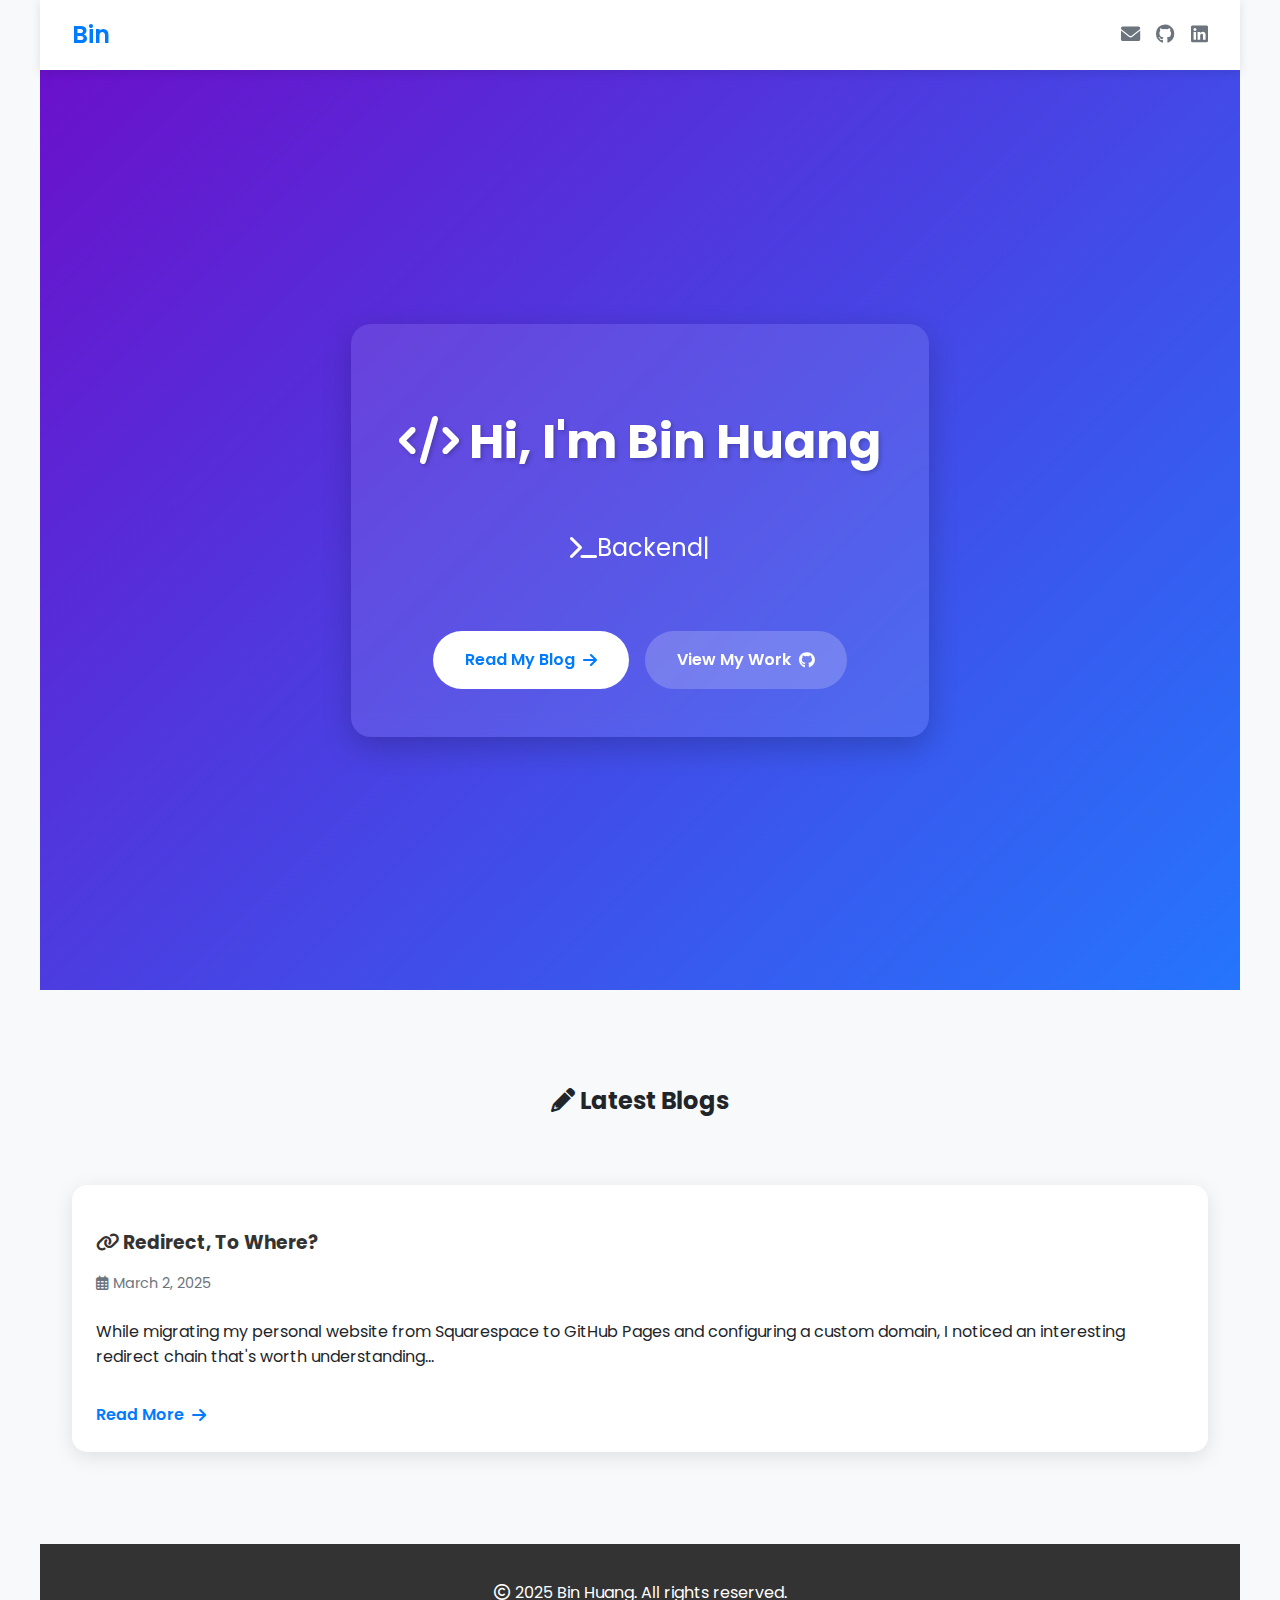
==== commit 10080246: "fix double navi" ====
--- a/index.html
+++ b/index.html
@@ -7,7 +7,7 @@
 <body>
     <div class="container">
         <div id="nav-placeholder"></div>
-            <nav>
+            <!-- <nav>
                 <div class="nav-container">
                     <div class="nav-brand">
                         <a href="#home" class="binary-logo">
@@ -21,7 +21,7 @@
                         <a href="https://www.linkedin.com/in/bin-huang-010642117/" target="_blank" class="social-icon"><i class="fab fa-linkedin"></i></a>
                     </div>
                 </div>
-            </nav>
+            </nav> -->
         
 
         <main>
